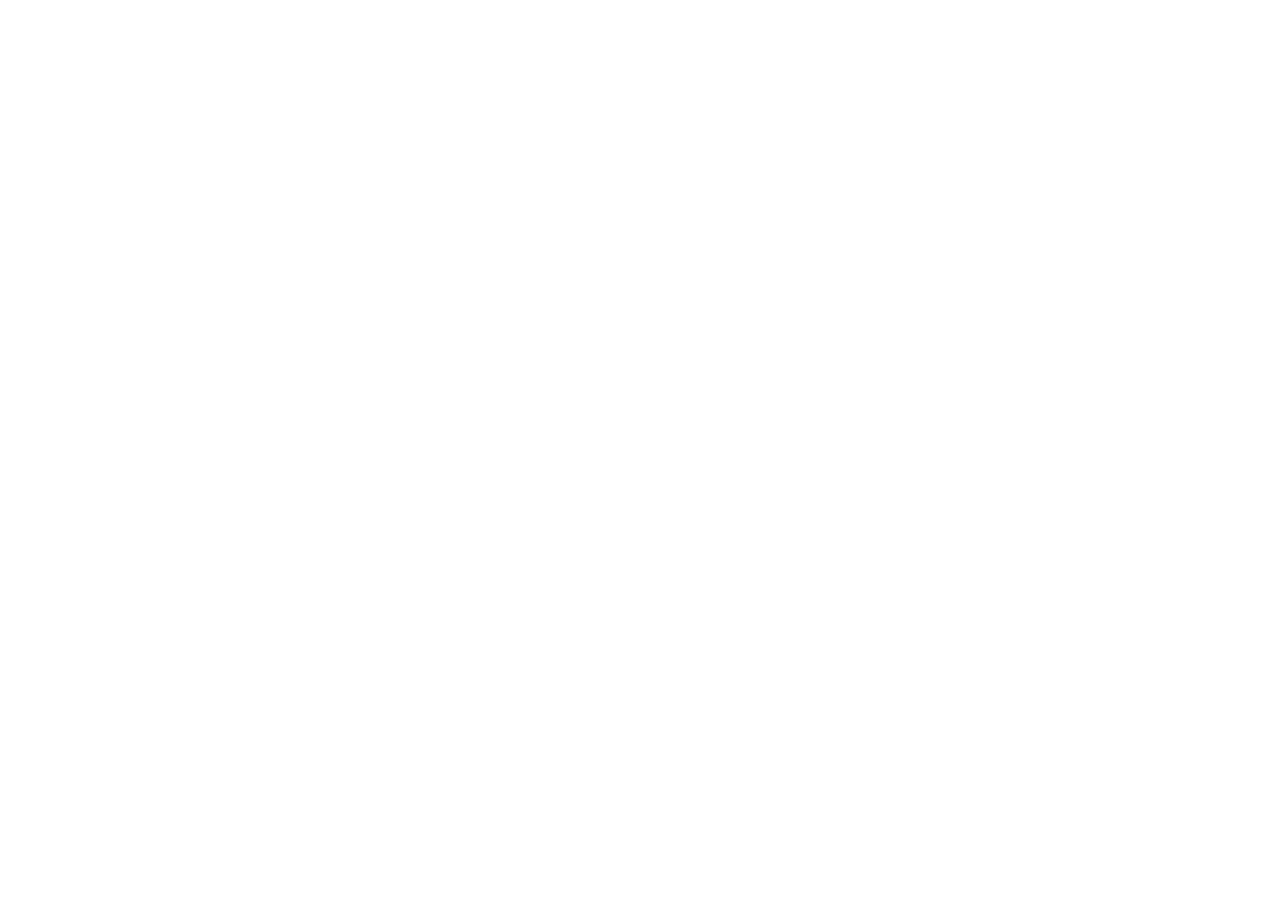
==== index.html @ be03c79f "first commit" ====
<!-- <!DOCTYPE html>
<html lang="en">

<head>
    <meta charset="UTF-8">
    <meta name="viewport" content="width=device-width, initial-scale=1.0">
    <link rel="stylesheet" href="https://cdnjs.cloudflare.com/ajax/libs/font-awesome/6.4.2/css/all.min.css">
    <link rel="stylesheet" href="style.css">
    <title>Modern Login Page | AsmrProg</title>
</head>

<body>

    <div class="container" id="container">
        <button class="later-button">Позже</button>
        <div class="form-container sign-up">
            <form>
                <h1>Create Account</h1>
                <div class="social-icons">
                    <a href="#" class="icon"><i class="fa-brands fa-google-plus-g"></i></a>
                    <a href="#" class="icon"><i class="fa-brands fa-facebook-f"></i></a>
                    <a href="#" class="icon"><i class="fa-brands fa-github"></i></a>
                    <a href="#" class="icon"><i class="fa-brands fa-linkedin-in"></i></a>
                </div>
                <span>or use your email for registeration</span>
                <input type="text" placeholder="Name">
                <input type="email" placeholder="Email">
                <input type="password" placeholder="Password">
                <button>Sign Up</button>
            </form>
        </div>
        <div class="form-container sign-in">
            <form>
                <h1>Sign In</h1>
                <div class="social-icons">
                    <a href="#" class="icon"><i class="fa-brands fa-google-plus-g"></i></a>
                    <a href="#" class="icon"><i class="fa-brands fa-facebook-f"></i></a>
                    <a href="#" class="icon"><i class="fa-brands fa-github"></i></a>
                    <a href="#" class="icon"><i class="fa-brands fa-linkedin-in"></i></a>
                </div>
                <span>or use your email password</span>
                <input type="email" placeholder="Email">
                <input type="password" placeholder="Password">
                <a href="#">Forget Your Password?</a>
                <button>Sign In</button>
            </form>
        </div>
        <div class="toggle-container">
            <div class="toggle">
                <div class="toggle-panel toggle-left">
                    <h1>Welcome Back!</h1>
                    <p>Enter your personal details to use all of site features</p>
                    <button class="hidden" id="login">Sign In</button>
                </div>
                <div class="toggle-panel toggle-right">
                    <h1>Hello, Friend!</h1>
                    <p>Register with your personal details to use all of site features</p>
                    <button class="hidden" id="register">Sign Up</button>
                </div>
            </div>
        </div>
    </div>

    <script src="script.js"></script>
</body>

</html> -->
---- style.css ----
/* 
@import url('https://fonts.googleapis.com/css2?family=Montserrat:wght@300;400;500;600;700&display=swap');

*{
    margin: 0;
    padding: 0;
    box-sizing: border-box;
    font-family: 'Montserrat', sans-serif;
}

body{
    background-color: #c9d6ff;
    background: linear-gradient(to right, #e2e2e2, #c9d6ff);
    display: flex;
    align-items: center;
    justify-content: center;
    flex-direction: column;
    height: 100vh;
}

.container{
    background-color: #fff;
    border-radius: 30px;
    box-shadow: 0 5px 15px rgba(0, 0, 0, 0.35);
    position: relative;
    overflow: hidden;
    width: 768px;
    max-width: 100%;
    min-height: 480px;
}

.container p{
    font-size: 14px;
    line-height: 20px;
    letter-spacing: 0.3px;
    margin: 20px 0;
}

.container span{
    font-size: 12px;
}

.container a{
    color: #333;
    font-size: 13px;
    text-decoration: none;
    margin: 15px 0 10px;
}

.container button{
    background-color: #512da8;
    color: #fff;
    font-size: 12px;
    padding: 10px 45px;
    border: 1px solid transparent;
    border-radius: 8px;
    font-weight: 600;
    letter-spacing: 0.5px;
    text-transform: uppercase;
    margin-top: 10px;
    cursor: pointer;
}

.container button.hidden{
    background-color: transparent;
    border-color: #fff;
}

.container form{
    background-color: #fff;
    display: flex;
    align-items: center;
    justify-content: center;
    flex-direction: column;
    padding: 0 40px;
    height: 100%;
}

.container input{
    background-color: #eee;
    border: none;
    margin: 8px 0;
    padding: 10px 15px;
    font-size: 13px;
    border-radius: 8px;
    width: 100%;
    outline: none;
}

.form-container{
    position: absolute;
    top: 0;
    height: 100%;
    transition: all 0.6s ease-in-out;
}

.sign-in{
    left: 0;
    width: 50%;
    z-index: 2;
}

.container.active .sign-in{
    transform: translateX(100%);
}

.sign-up{
    left: 0;
    width: 50%;
    opacity: 0;
    z-index: 1;
}

.container.active .sign-up{
    transform: translateX(100%);
    opacity: 1;
    z-index: 5;
    animation: move 0.6s;
}

@keyframes move{
    0%, 49.99%{
        opacity: 0;
        z-index: 1;
    }
    50%, 100%{
        opacity: 1;
        z-index: 5;
    }
}

.social-icons{
    margin: 20px 0;
}

.social-icons a{
    border: 1px solid #ccc;
    border-radius: 20%;
    display: inline-flex;
    justify-content: center;
    align-items: center;
    margin: 0 3px;
    width: 40px;
    height: 40px;
}

.toggle-container{
    position: absolute;
    top: 0;
    left: 50%;
    width: 50%;
    height: 100%;
    overflow: hidden;
    transition: all 0.6s ease-in-out;
    border-radius: 150px 0 0 100px;
    z-index: 1000;
}

.container.active .toggle-container{
    transform: translateX(-100%);
    border-radius: 0 150px 100px 0;
}

.toggle{
    background-color: #512da8;
    height: 100%;
    background: linear-gradient(to right, #5c6bc0, #512da8);
    color: #fff;
    position: relative;
    left: -100%;
    height: 100%;
    width: 200%;
    transform: translateX(0);
    transition: all 0.6s ease-in-out;
}

.container.active .toggle{
    transform: translateX(50%);
}

.toggle-panel{
    position: absolute;
    width: 50%;
    height: 100%;
    display: flex;
    align-items: center;
    justify-content: center;
    flex-direction: column;
    padding: 0 30px;
    text-align: center;
    top: 0;
    transform: translateX(0);
    transition: all 0.6s ease-in-out;
}

.toggle-left{
    transform: translateX(-200%);
}

.container.active .toggle-left{
    transform: translateX(0);
}

.toggle-right{
    right: 0;
    transform: translateX(0);
}

.container.active .toggle-right{
    transform: translateX(200%);
}
.later-button {
    position: absolute;
    top: 10px;
    /* right: 10px;
    background-color: #4caf50; /* Зеленый цвет */
    color: white;
    border: none;
    padding: 10px 20px;
    font-size: 12px;
    font-weight: bold;
    border-radius: 8px;
    cursor: pointer;
    transition: background-color 0.3s ease;
}

.later-button:hover {
    background-color: #45a049; /* Темнее при наведении */
}  */
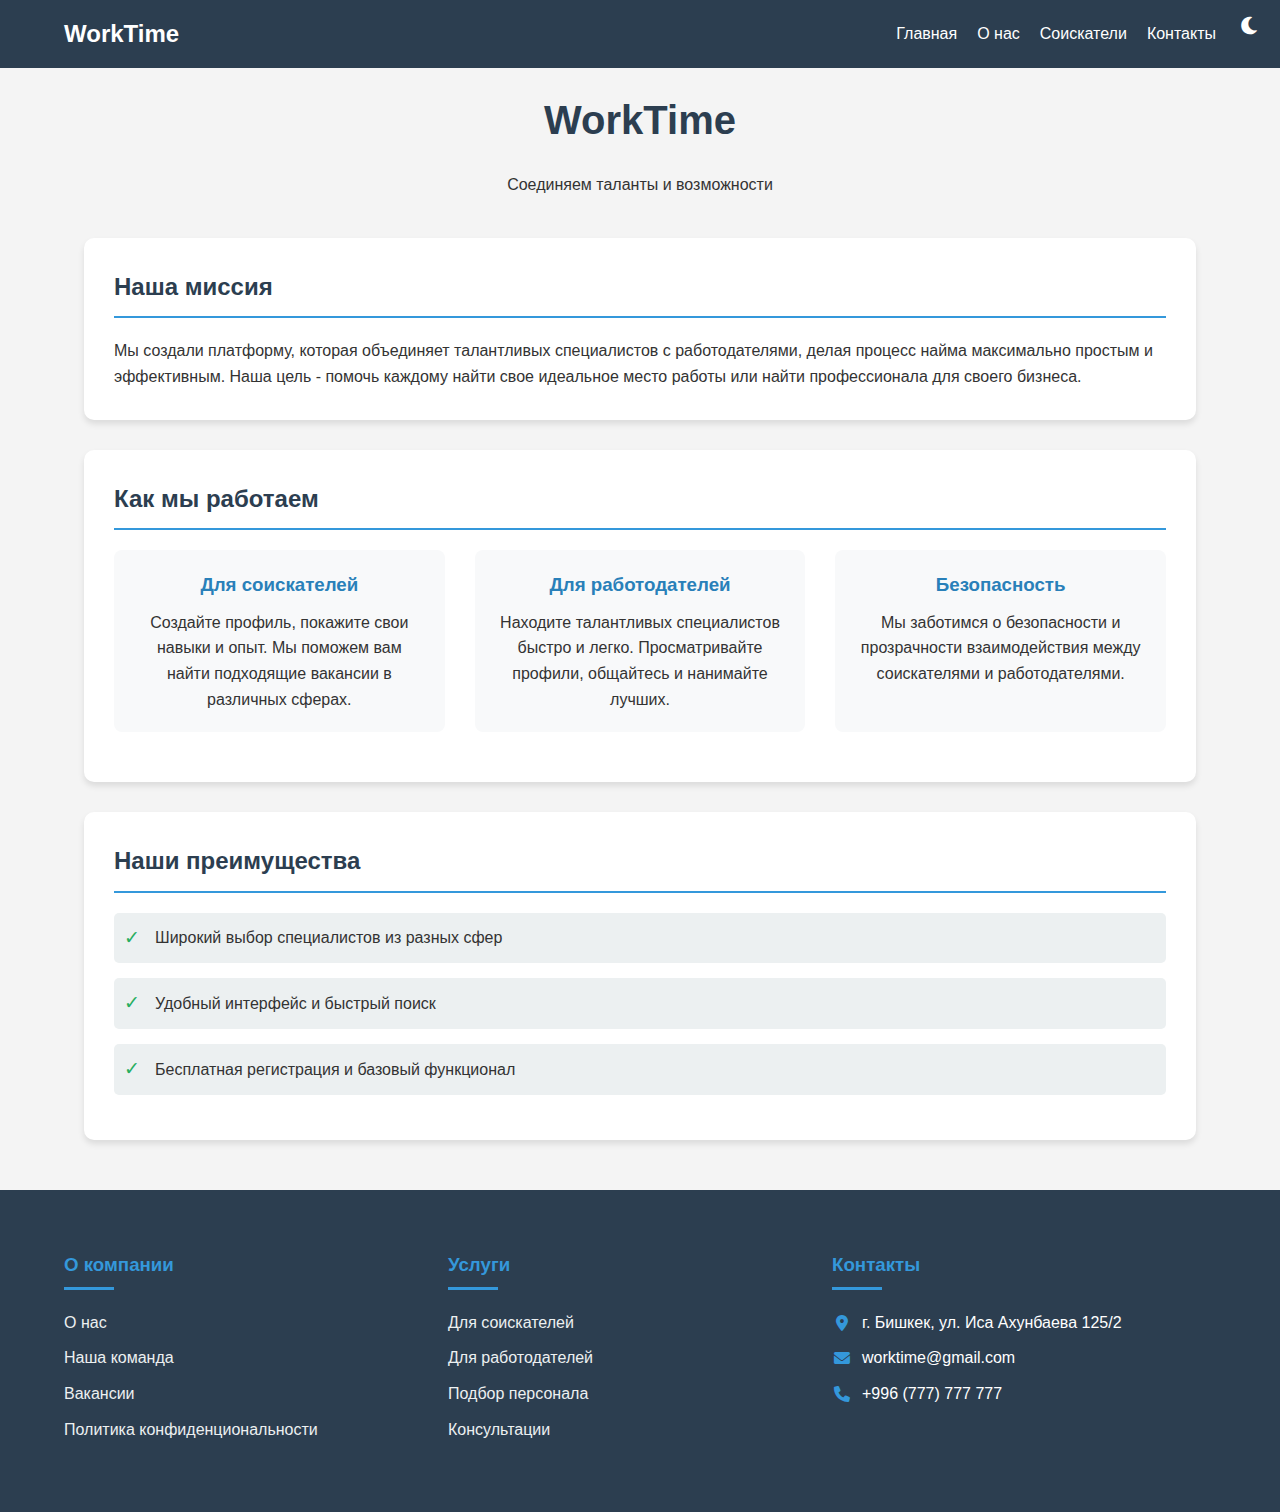
==== commit 64565b15: "Sss" ====
--- a/index.html
+++ b/index.html
@@ -1,67 +1,448 @@
-<!-- <!DOCTYPE html>
-<html lang="en">
-
+<!DOCTYPE html>
+<html lang="ru">
 <head>
     <meta charset="UTF-8">
     <meta name="viewport" content="width=device-width, initial-scale=1.0">
-    <link rel="stylesheet" href="https://cdnjs.cloudflare.com/ajax/libs/font-awesome/6.4.2/css/all.min.css">
-    <link rel="stylesheet" href="style.css">
-    <title>Modern Login Page | AsmrProg</title>
+    <title>WorkTime</title>
+    <link rel="stylesheet" href="https://cdnjs.cloudflare.com/ajax/libs/font-awesome/6.0.0-beta3/css/all.min.css">
+    <style>
+        * {
+            margin: 0;
+            padding: 0;
+            box-sizing: border-box;
+        }
+        body {
+            font-family: Arial, sans-serif;
+            line-height: 1.6;
+            background-color: #f4f4f4;
+            color: #333;
+            display: flex;
+            flex-direction: column;
+            min-height: 100vh;
+        }
+        .navbar {
+            background-color: #2c3e50;
+            color: white;
+            display: flex;
+            justify-content: space-between;
+            align-items: center;
+            padding: 15px 5%;
+            position: relative;
+        }
+        .navbar-logo {
+            font-size: 1.5em;
+            font-weight: bold;
+        }
+        .navbar-menu {
+            display: flex;
+            gap: 20px;
+        }
+        .navbar-menu a {
+            color: white;
+            text-decoration: none;
+            position: relative;
+        }
+        .navbar-menu a:hover {
+            color: #3498db;
+        }
+        .dark-mode .navbar-logo {
+            color: white;
+        }
+        
+        .employee-dropdown {
+            position: relative;
+            display: inline-block;
+        }
+        .employee-dropdown-content {
+            display: none;
+            position: absolute;
+            background-color: #f9f9f9;
+            min-width: 200px;
+            box-shadow: 0px 8px 16px 0px rgba(0,0,0,0.2);
+            z-index: 1;
+            top: 100%;
+            left: 0;
+        }
+        .employee-dropdown:hover .employee-dropdown-content {
+            display: block;
+        }
+        .employee-dropdown-content a {
+            color: black;
+            padding: 12px 16px;
+            text-decoration: none;
+            display: block;
+        }
+        .employee-dropdown-content a:hover {
+            background-color: #f1f1f1;
+        }
+        .container {
+            width: 90%;
+            max-width: 1200px;
+            margin: 0 auto;
+            padding: 20px;
+            flex-grow: 1;
+        }
+        .about-header {
+            text-align: center;
+            margin-bottom: 40px;
+        }
+        .about-header h1 {
+            color: #2c3e50;
+            font-size: 2.5em;
+            margin-bottom: 20px;
+        }
+        .section {
+            background-color: white;
+            border-radius: 10px;
+            box-shadow: 0 4px 6px rgba(0,0,0,0.1);
+            padding: 30px;
+            margin-bottom: 30px;
+        }
+        .section h2 {
+            color: #2c3e50;
+            border-bottom: 2px solid #3498db;
+            padding-bottom: 10px;
+            margin-bottom: 20px;
+        }
+        .features {
+            display: flex;
+            justify-content: space-between;
+            flex-wrap: wrap;
+        }
+        .feature {
+            flex-basis: calc(33.333% - 20px);
+            background-color: #f8f9fa;
+            padding: 20px;
+            border-radius: 8px;
+            margin-bottom: 20px;
+            text-align: center;
+        }
+        .feature h3 {
+            color: #2980b9;
+            margin-bottom: 10px;
+        }
+        .advantages {
+            list-style-type: none;
+        }
+        .advantages li {
+            display: flex;
+            align-items: center;
+            margin-bottom: 15px;
+            padding: 10px;
+            background-color: #ecf0f1;
+            border-radius: 5px;
+        }
+        .advantages li::before {
+            content: '✓';
+            color: #27ae60;
+            margin-right: 15px;
+            font-size: 1.2em;
+        }
+        @media (max-width: 768px) {
+            .features {
+                flex-direction: column;
+            }
+            .feature {
+                flex-basis: 100%;
+            }
+            .navbar-menu {
+                display: none;
+                flex-direction: column;
+                position: absolute;
+                top: 100%;
+                left: 0;
+                width: 100%;
+                background-color: #2c3e50;
+            }
+            .navbar-menu.active {
+                display: flex;
+            }
+            .mobile-menu-toggle {
+                display: block;
+            }
+        }
+        .dark-mode {
+            background-color: #2c3e50;
+            color: #ecf0f1;
+        }
+        .dark-mode .section {
+            background-color: #34495e;
+            color: #ecf0f1;
+        }
+        .dark-mode .section h2 {
+            color: #3498db;
+        }
+        .dark-mode .feature {
+            background-color: #2c3e50;
+        }
+        .dark-mode .advantages li {
+            background-color: #2c3e50;
+            color: #ecf0f1;
+        }
+        .theme-toggle-container {
+            position: absolute;
+            top: 15px;
+            right: 20px;
+            display: flex;
+            align-items: center;
+        }
+        .theme-toggle, .mobile-menu-toggle {
+            background: none;
+            border: none;
+            color: white;
+            font-size: 20px;
+            cursor: pointer;
+            transition: transform 0.3s ease;
+        }
+        .theme-toggle:hover {
+            transform: rotate(180deg);
+        }
+        .mobile-menu-toggle {
+            display: none;
+        }
+        footer {
+            background-color: #2c3e50;
+            color: white;
+            padding: 60px 5%;
+        }
+        .footer-content {
+            display: flex;
+            justify-content: space-between;
+            flex-wrap: wrap;
+            max-width: 1200px;
+            margin: 0 auto;
+        }
+        .footer-column {
+            flex: 1;
+            margin-right: 30px;
+            min-width: 200px;
+        }
+        .footer-column h3 {
+            color: #3498db;
+            margin-bottom: 20px;
+            position: relative;
+            padding-bottom: 10px;
+        }
+        .footer-column h3::after {
+            content: '';
+            position: absolute;
+            bottom: 0;
+            left: 0;
+            width: 50px;
+            height: 3px;
+            background-color: #3498db;
+        }
+        .footer-column ul {
+            list-style-type: none;
+        }
+        .footer-column ul li {
+            margin-bottom: 10px;
+        }
+        .footer-column ul li a {
+            color: #ecf0f1;
+            text-decoration: none;
+            transition: color 0.3s ease;
+        }
+        .footer-column ul li a:hover {
+            color: #3498db;
+        }
+        .social-icons {
+            display: flex;
+            gap: 15px;
+        }
+        .social-icons a {
+            color: white;
+            font-size: 24px;
+            transition: color 0.3s ease;
+        }
+        .social-icons a:hover {
+            color: #3498db;
+        }
+        .contact-info p {
+            margin-bottom: 10px;
+            display: flex;
+            align-items: center;
+        }
+        .contact-info i {
+            margin-right: 10px;
+            color: #3498db;
+            width: 20px;
+            text-align: center;
+        }
+        .footer-bottom {
+            background-color: #253746;
+            color: #ecf0f1;
+            text-align: center;
+            padding: 15px 0;
+            margin-top: 30px;
+        }
+        .dark-mode footer {
+            background-color: #34495e;
+        }
+        .dark-mode .footer-bottom {
+            background-color: #2c3e50;
+        }
+    </style>
 </head>
-
 <body>
-
-    <div class="container" id="container">
-        <button class="later-button">Позже</button>
-        <div class="form-container sign-up">
-            <form>
-                <h1>Create Account</h1>
-                <div class="social-icons">
-                    <a href="#" class="icon"><i class="fa-brands fa-google-plus-g"></i></a>
-                    <a href="#" class="icon"><i class="fa-brands fa-facebook-f"></i></a>
-                    <a href="#" class="icon"><i class="fa-brands fa-github"></i></a>
-                    <a href="#" class="icon"><i class="fa-brands fa-linkedin-in"></i></a>
-                </div>
-                <span>or use your email for registeration</span>
-                <input type="text" placeholder="Name">
-                <input type="email" placeholder="Email">
-                <input type="password" placeholder="Password">
-                <button>Sign Up</button>
-            </form>
-        </div>
-        <div class="form-container sign-in">
-            <form>
-                <h1>Sign In</h1>
-                <div class="social-icons">
-                    <a href="#" class="icon"><i class="fa-brands fa-google-plus-g"></i></a>
-                    <a href="#" class="icon"><i class="fa-brands fa-facebook-f"></i></a>
-                    <a href="#" class="icon"><i class="fa-brands fa-github"></i></a>
-                    <a href="#" class="icon"><i class="fa-brands fa-linkedin-in"></i></a>
-                </div>
-                <span>or use your email password</span>
-                <input type="email" placeholder="Email">
-                <input type="password" placeholder="Password">
-                <a href="#">Forget Your Password?</a>
-                <button>Sign In</button>
-            </form>
-        </div>
-        <div class="toggle-container">
-            <div class="toggle">
-                <div class="toggle-panel toggle-left">
-                    <h1>Welcome Back!</h1>
-                    <p>Enter your personal details to use all of site features</p>
-                    <button class="hidden" id="login">Sign In</button>
-                </div>
-                <div class="toggle-panel toggle-right">
-                    <h1>Hello, Friend!</h1>
-                    <p>Register with your personal details to use all of site features</p>
-                    <button class="hidden" id="register">Sign Up</button>
+    <nav class="navbar">
+        <div class="navbar-logo">WorkTime</div>
+        <button class="mobile-menu-toggle" id="mobileMenuToggle">
+            <i class="fas fa-bars"></i>
+        </button>
+        <div class="navbar-menu" id="navbarMenu">
+            <a href="#home" data-section="home">Главная</a>
+            <a href="#about" data-section="about">О нас</a>
+            <div class="employee-dropdown">
+                <a href="#employees">Соискатели</a>
+                <div class="employee-dropdown-content">
+                    <a href="prog.html" data-section="it">Программисты</a> 
+                    <a href="teacher.html" data-section="education">Учителя</a>
+                    <a href="doctor.html" data-section="healthcare">Врачи</a>
+                    <a href="injener.html" data-section="engineering">Инженеры</a>
+                    <a href="builder.html" data-section="construction">Строители</a>
+                    <a href="santecnik.html" data-section="plumbing">Сантехники</a>
+                    <a href="designer.html" data-section="design">Дизайнеры</a>
+                    <a href="market.html" data-section="marketing">Маркетологи</a>
+                    <a href="burglar.html" data-section="finance">Бухгалтеры</a>
+                    <a href="seller.html" data-section="sales">Продавцы</a>
                 </div>
             </div>
+            <a href="#contact" data-section="contact">Контакты</a>
         </div>
+        <div class="theme-toggle-container">
+            <button class="theme-toggle" id="modeToggle">
+                <i class="fas fa-moon"></i>
+            </button>
+        </div>
+    </nav>
+        
+    <div class="container" id="mainContent">
+        <section id="home">
+            <header class="about-header">
+                <h1>WorkTime</h1>
+                <p>Соединяем таланты и возможности</p>
+            </header>
+
+            <section class="section mission">
+                <h2>Наша миссия</h2>
+                <p>Мы создали платформу, которая объединяет талантливых специалистов с работодателями, 
+                   делая процесс найма максимально простым и эффективным. Наша цель - помочь каждому 
+                   найти свое идеальное место работы или найти профессионала для своего бизнеса.</p>
+            </section>
+
+            <section class="section how-it-works">
+                <h2>Как мы работаем</h2>
+                <div class="features">
+                    <div class="feature">
+                        <h3>Для соискателей</h3>
+                        <p>Создайте профиль, покажите свои навыки и опыт. Мы поможем вам найти 
+                           подходящие вакансии в различных сферах.</p>
+                    </div>
+                    <div class="feature">
+                        <h3>Для работодателей</h3>
+                        <p>Находите талантливых специалистов быстро и легко. Просматривайте профили, 
+                           общайтесь и нанимайте лучших.</p>
+                    </div>
+                    <div class="feature">
+                        <h3>Безопасность</h3>
+                        <p>Мы заботимся о безопасности и прозрачности взаимодействия между 
+                           соискателями и работодателями.</p>
+                    </div>
+                </div>
+            </section>
+
+            <section class="section advantages-section">
+                <h2>Наши преимущества</h2>
+                <ul class="advantages">
+                    <li>Широкий выбор специалистов из разных сфер</li>
+                    <li>Удобный интерфейс и быстрый поиск</li>
+                    <li>Бесплатная регистрация и базовый функционал</li>
+                </ul>
+            </section>
+        </section>
+
+        
+        <section id="about" class="section" style="display:none;">
+            <h2>О нас</h2>
+            <p>Информация о компании WorkTime</p>
+        </section>
+
+        <section id="it" class="section" style="display:none;">
+            <h2>IT-специалисты</h2>
+            <p>Вакансии и возможности для IT-специалистов</p>
+        </section>
+
+        <section id="education" class="section" style="display:none;">
+            <h2>Учителя</h2>
+            <p>Вакансии и возможности для учителей</p>
+        </section>
+
+        <section id="contact" class="section" style="display:none;">
+            <h2>Контакты</h2>
+            <p>Свяжитесь с нами</p>
+        </section>
     </div>
 
-    <script src="script.js"></script>
+    <footer>
+        <div class="footer-content">
+            <div class="footer-column">
+                <h3>О компании</h3>
+                <ul>
+                    <li><a href="#about" data-section="about">О нас</a></li>
+                    <li><a href="#">Наша команда</a></li>
+                    <li><a href="#">Вакансии</a></li>
+                    <li><a href="#">Политика конфиденциональности</a></li>
+                </ul>
+            </div>
+            <div class="footer-column">
+                <h3>Услуги</h3>
+                <ul>
+                    <li><a href="#employees" data-section="employees">Для соискателей</a></li>
+                    <li><a href="#">Для работодателей</a></li>
+                    <li><a href="#">Подбор персонала</a></li>
+                    <li><a href="#">Консультации</a></li>
+                </ul>
+            </div>
+            <div class="footer-column contact-info">
+                <h3>Контакты</h3>
+                <p><i class="fas fa-map-marker-alt"></i> г. Бишкек, ул. Иса Ахунбаева 125/2</p>
+                <p><i class="fas fa-envelope"></i> worktime@gmail.com</p>
+                <p><i class="fas fa-phone"></i> +996 (777) 777 777</p>
+            </div>
+        </div>
+        
+           
+        </div>
+    </footer>
+
+    <script>
+        document.addEventListener("DOMContentLoaded", () => {
+            const modeToggle = document.getElementById("modeToggle");
+            const body = document.body;
+
+            if (localStorage.getItem("theme") === "dark") {
+                body.classList.add("dark-mode");
+                modeToggle.querySelector("i").classList.remove("fa-moon");
+                modeToggle.querySelector("i").classList.add("fa-sun");
+            }
+
+            modeToggle.addEventListener("click", () => {
+                body.classList.toggle("dark-mode");
+
+              
+                if (body.classList.contains("dark-mode")) {
+                    localStorage.setItem("theme", "dark");
+                } else {
+                    localStorage.setItem("theme", "light");
+                }
+
+                
+                const icon = modeToggle.querySelector("i");
+                icon.classList.toggle("fa-moon");
+                icon.classList.toggle("fa-sun");
+            });
+        });
+    </script>
 </body>
-
-</html> -->
+</html>
